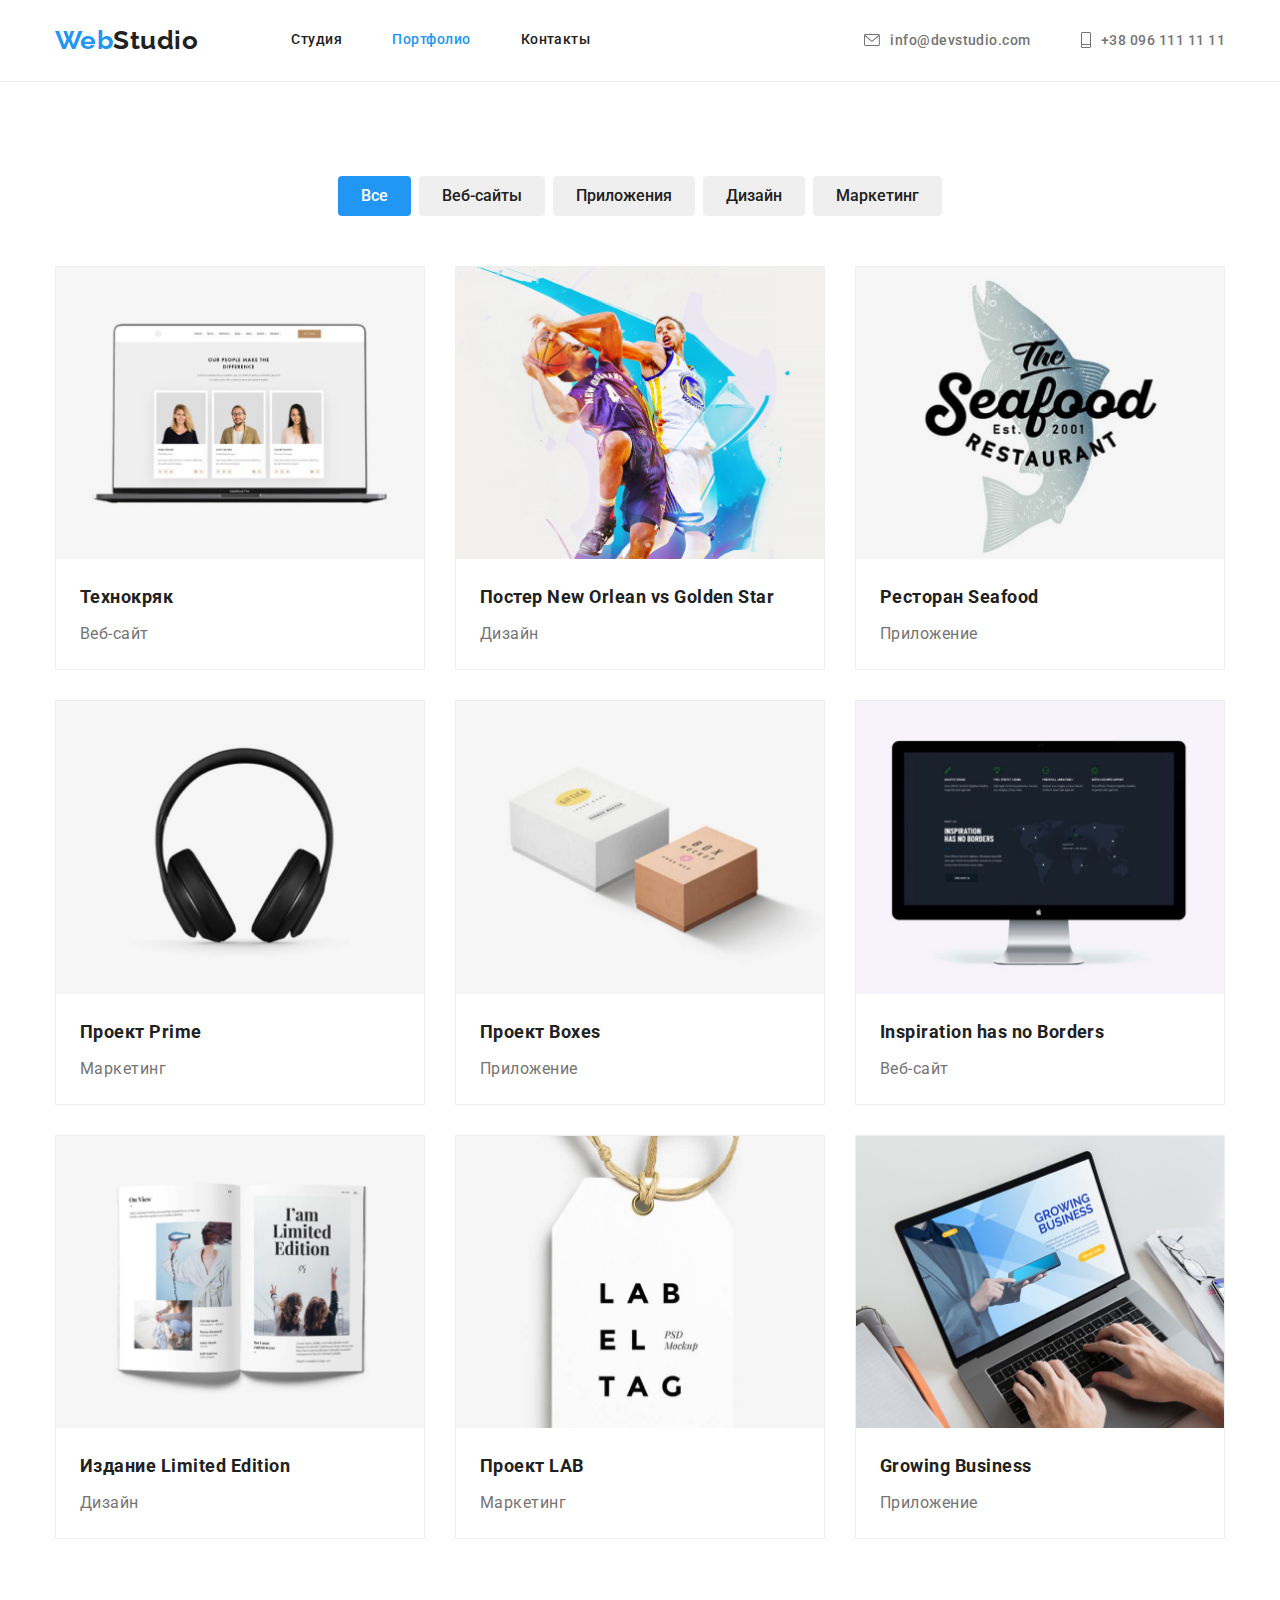
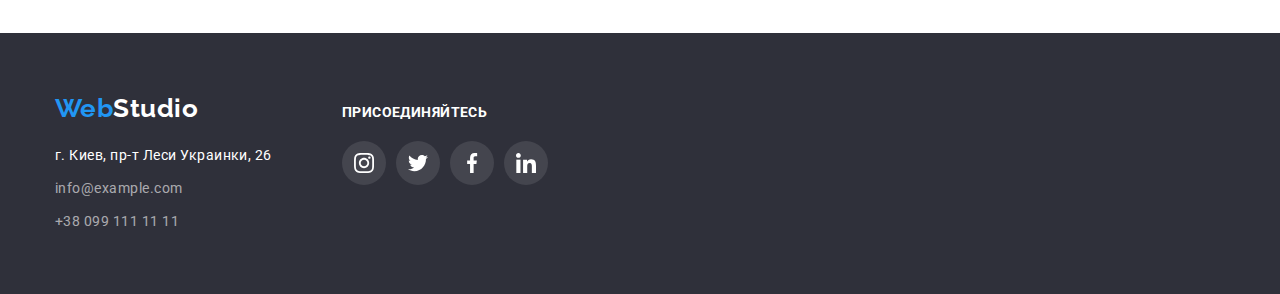
==== portfolio.html @ 5f552b7a "5 дз" ====
<!DOCTYPE html>
<html lang="ru">
  <head>
    <meta charset="UTF-8" />
    <meta http-equiv="X-UA-Compatible" content="IE=edge" />
    <meta name="viewport" content="width=device-width, initial-scale=1.0" />
    <title>Document</title>
    <link rel="preconnect" href="https://fonts.googleapis.com" />
    <link rel="preconnect" href="https://fonts.gstatic.com" crossorigin />
    <link
      href="https://fonts.googleapis.com/css2?family=Raleway:wght@700&family=Roboto:wght@400;500;700;900&display=swap"
      rel="stylesheet"
    />
    <link
      rel="stylesheet"
      href="https://cdnjs.cloudflare.com/ajax/libs/modern-normalize/1.1.0/modern-normalize.min.css"
    />

    <link rel="stylesheet" href="./css/styles.css" />
  </head>
  <body>
    <!--Шапка-->
    <header class="page-header">
      <div class="container main-nav">
        <nav class="main-nav">
          <a href="/" class="logo">Web<span class="logo-text">Studio</span></a>
          <ul class="site-nav list">
            <li class="item"><a href="./index.html" class="link">Студия</a></li>
            <li class="item"><a href="" class="link current">Портфолио</a></li>
            <li class="item"><a href="" class="link">Контакты</a></li>
          </ul>
        </nav>
        <ul class="auth-nav list">
          <li class="item">
            <a href="mailto:info@devstudio.com" class="link">
              <svg class="icon" width="16" height="12">
                <use href="./images/icons.svg#icon-mail"></use>
              </svg>
              info@devstudio.com
            </a>
          </li>
          <li class="item">
            <a href="tel:+38 096 111 11 11" class="link">
              <svg class="icon" width="10" height="16">
                <use href="./images/icons.svg#icon-telephone"></use>
              </svg>
              +38 096 111 11 11
            </a>
          </li>
        </ul>
      </div>
    </header>
    <main>
      <!--Перечень услуг-->
      <section class="section">
        <div class="container">
          <ul class="sections-button">
            <li class="item">
              <button type="button" class="button-link current">Все</button>
            </li>
            <li class="item">
              <button type="button" class="button-link">Веб-сайты</button>
            </li>
            <li class="item">
              <button type="button" class="button-link">Приложения</button>
            </li>
            <li class="item">
              <button type="button" class="button-link">Дизайн</button>
            </li>
            <li class="item">
              <button type="button" class="button-link">Маркетинг</button>
            </li>
          </ul>
          <ul class="work-list">
            <li class="item">
              <div class="card">
                <img src="./images/img7.jpg" alt="Ноутбук" width="370" />
                <div class="content">
                  <h2 class="title">Технокряк</h2>
                  <p class="text">Веб-сайт</p>
                </div>
              </div>
            </li>
            <li class="item">
              <div class="card">
                <img src="./images/img8.jpg" alt="Баскетболисты" width="370" />
                <div class="content">
                  <h2 class="title">
                    Постер<span lang="en"> New Orlean vs Golden Star</span>
                  </h2>
                  <p class="text">Дизайн</p>
                </div>
              </div>
            </li>
            <li class="item">
              <div class="card">
                <img src="./images/img9.jpg" alt="Рыба" width="370" />
                <div class="content">
                  <h2 class="title">Ресторан<span lang="en"> Seafood</span></h2>
                  <p class="text">Приложение</p>
                </div>
              </div>
            </li>
            <li class="item">
              <div class="card">
                <img src="./images/img10.jpg" alt="Наушники" width="370" />
                <div class="content">
                  <h2 class="title">Проект<span lang="en"> Prime</span></h2>
                  <p class="text">Маркетинг</p>
                </div>
              </div>
            </li>
            <li class="item">
              <div class="card">
                <img src="./images/img11.jpg" alt="Коробки" width="370" />
                <div class="content">
                  <h2 class="title">Проект<span lang="en"> Boxes</span></h2>
                  <p class="text">Приложение</p>
                </div>
              </div>
            </li>
            <li class="item">
              <div class="card">
                <img src="./images/img12.jpg" alt="Монитор" width="370" />
                <div class="content">
                  <h2 class="title">
                    <span lang="en"> Inspiration has no Borders</span>
                  </h2>
                  <p class="text">Веб-сайт</p>
                </div>
              </div>
            </li>
            <li class="item">
              <div class="card">
                <img src="./images/img13.jpg" alt="Журнал" width="370" />
                <div class="content">
                  <h2 class="title">
                    Издание<span lang="en"> Limited Edition</span>
                  </h2>
                  <p class="text">Дизайн</p>
                </div>
              </div>
            </li>
            <li class="item">
              <div class="card">
                <img src="./images/img14.jpg" alt="Кулон" width="370" />
                <div class="content">
                  <h2 class="title">Проект<span lang="en"> LAB</span></h2>
                  <p class="text">Маркетинг</p>
                </div>
              </div>
            </li>
            <li class="item">
              <div class="card">
                <img
                  src="./images/img15.jpg"
                  alt="Работа за ноутбуком"
                  width="370"
                />
                <div class="content">
                  <h2 class="title">
                    <span lang="en"> Growing Business</span>
                  </h2>
                  <p class="text">Приложение</p>
                </div>
              </div>
            </li>
          </ul>
        </div>
      </section>
    </main>
    <!--Подвал-->
    <footer class="basement basic">
      <div class="container">
        <div class="footer-other">
          <div class="adress-other">
            <a href="/" class="logo"
              >Web<span class="logo-second">Studio</span></a
            >
            <address class="addres-list">
              г. Киев, пр-т Леси Украинки, 26
            </address>

            <address>
              <ul class="contacts-list">
                <li class="item">
                  <a href="mailto:info@example.com" class="link"
                    >info@example.com</a
                  >
                </li>
                <li class="item">
                  <a href="tel:+380991111111" class="link">+38 099 111 11 11</a>
                </li>
              </ul>
            </address>
          </div>
          <div class="second-other">
            <h2 class="second-title">Присоединяйтесь</h2>
            <ul class="second-social-list">
              <li class="second-social-item">
                <a href="" class="second-social-link">
                  <svg class="second-social-icon" width="20" height="20">
                    <use href="./images/icons.svg#icon-instagram"></use>
                  </svg>
                </a>
              </li>
              <li class="second-social-item">
                <a href="" class="second-social-link">
                  <svg class="second-social-icon" width="20" height="20">
                    <use href="./images/icons.svg#icon-twitter"></use>
                  </svg>
                </a>
              </li>
              <li class="second-social-item">
                <a href="" class="second-social-link">
                  <svg class="second-social-icon" width="20" height="20">
                    <use href="./images/icons.svg#icon-facebook"></use>
                  </svg>
                </a>
              </li>
              <li class="second-social-item">
                <a href="" class="second-social-link">
                  <svg class="second-social-icon" width="20" height="20">
                    <use href="./images/icons.svg#icon-linkedin"></use>
                  </svg>
                </a>
              </li>
            </ul>
          </div>
        </div>
      </div>
    </footer>
  </body>
</html>
---- css/styles.css ----
/* цвет основно текста #212121 */
/* цвет вторичного текста #757575 */
/* акцент #2196F3 */
:root {
  --primary-text-color: #757575;
  --title-text-color: #212121;
  --accent-color: #2196f3;
  --primary-bg-color: #ffffff;
  --second-accent-color: rgba(255, 255, 255, 0.6);
  --secondary-bg-color: #f5f4fa;
}
body {
  background-color: var(--primary-bg-color);
  color: var(--primary-text-color);

  font-family: Roboto, sans-serif;
  letter-spacing: 0.03em;
}
/* Utilities */
ul {
  padding: 0;
  margin: 0;
  list-style: none;
}
.container {
  margin-left: auto;
  margin-right: auto;
  width: 1200px;
  padding-left: 15px;
  padding-right: 15px;
  /* outline: 1px solid tomato; */
}
img {
  display: block;
  max-width: 100%;
  height: auto;
}
.section {
  padding-top: 94px;
  padding-bottom: 94px;
}

.logo {
  color: var(--accent-color);

  font-family: Raleway, sans-serif;
  font-weight: 700;
  font-size: 26px;
  line-height: 1.2;
  text-decoration: none;
}
.logo-text {
  color: var(--title-text-color);
}

/* Page header */
.page-header {
  border-bottom: 1px solid #ececec;
}
/* Main nav */
.main-nav {
  display: flex;
  align-items: center;
}
/* site nav */
.site-nav {
  display: flex;
  margin-left: 93px;
}
.site-nav .item:not(:last-child) {
  margin-right: 50px;
}
.site-nav .link {
  display: block;
  padding-top: 32px;
  padding-bottom: 32px;
  color: var(--title-text-color);

  font-weight: 500;
  font-size: 14px;
  line-height: 1.14;
  text-decoration: none;
}
.site-nav .link:hover,
.site-nav .link:focus {
  color: var(--accent-color);
}
.site-nav .link.current {
  color: var(--accent-color);
}
/* auth nav */
.auth-nav {
  margin-left: auto;
  display: flex;
}
.auth-nav .item:not(:last-child) {
  margin-right: 50px;
}
.auth-nav .link {
  display: flex;
  align-items: center;
  justify-content: center;
  padding-top: 32px;
  padding-bottom: 32px;
  color: var(--primary-text-color);

  font-weight: 500;
  font-size: 14px;
  line-height: 1.2;
  text-decoration: none;
}
.auth-nav .icon {
  fill: currentColor;
  margin-right: 10px;
}
.auth-nav .link:hover,
.auth-nav .link:focus {
  color: var(--accent-color);
}
.auth-nav .link.current {
  color: var(--accent-color);
}

/* Hero */
.hero {
  padding-top: 200px;
  padding-bottom: 200px;
  text-align: center;
}
.hero-title {
  margin-top: 0;
  margin-bottom: 30px;
  color: var(--primary-bg-color);

  font-weight: 900;
  font-size: 44px;
  line-height: 1.4;
  text-transform: uppercase;
}
.basic {
  background-color: #2f303a;
}
.second {
  background-color: var(--secondary-bg-color);
}
.overlay {
  max-width: 1600px;
  margin-left: auto;
  margin-right: auto;
  background-image: linear-gradient(
      rgba(47, 48, 58, 0.4),
      rgba(47, 48, 58, 0.4)
    ),
    url(../images/hero1.jpg);
  background-repeat: no-repeat;
  background-position: center;
  background-size: cover;
}
/* Section */
.section-block {
  padding-top: 0;
  padding-bottom: 94px;
}
.section-title {
  margin-top: 0;
  margin-bottom: 50px;
  color: var(--title-text-color);

  font-weight: 700;
  font-size: 36px;
  line-height: 1.2;
  text-align: center;
}
.doing {
  display: flex;
  flex-wrap: wrap;
  margin-right: -30px;
}
.doing .item {
  flex-basis: calc(100% / 3 - 30px);
  margin-right: 30px;
}
/* Features */
.feature-list {
  display: flex;
  flex-wrap: wrap;
  margin-right: -30px;
}
.feature-list .item {
  flex-basis: calc(100% / 4 - 30px);
  margin-right: 30px;
}
.feature-list .about {
  display: flex;
  align-items: center;
  justify-content: center;
  width: 270px;
  height: 120px;
  margin-bottom: 30px;
  background-color: #f5f4fa;
  border-radius: 4px;
}
.feature-list .icon {
  display: flex;
  align-items: center;
  justify-content: center;
}
.feature-list .title {
  margin-top: 0;
  margin-bottom: 10px;
  color: var(--title-text-color);

  font-weight: 700;
  font-size: 14px;
  line-height: 1.14;
  text-transform: uppercase;
}
.feature-list .text {
  margin-top: 0;
  margin-bottom: 0;
  font-size: 14px;
  line-height: 1.71;
}
/* Team */
.team-list {
  display: flex;
  flex-wrap: wrap;
  margin-right: -30px;
  text-align: center;
}
.team-list .item {
  flex-basis: calc(100% / 4 - 30px);
  margin-right: 30px;
}
.team-list .title {
  margin-top: 0;
  margin-bottom: 10px;
  color: var(--title-text-color);

  font-weight: 500;
  font-size: 16px;
  line-height: 1.2;
}
.team-list .text {
  margin-top: 0;
  margin-bottom: 0;
  font-size: 16px;
  line-height: 1.2;
  margin-bottom: 16px;
}
.description {
  padding: 30px 0;
}
.foto {
  background: #ffffff;
  box-shadow: 0px 1px 3px rgba(0, 0, 0, 0.12), 0px 1px 1px rgba(0, 0, 0, 0.14),
    0px 2px 1px rgba(0, 0, 0, 0.2);
  border-radius: 0px 0px 4px 4px;
}
.team-social-list {
  display: flex;
  justify-content: center;
}
.team-social-item {
  width: 44px;
  height: 44px;
}
.team-social-item + .team-social-item {
  margin-left: 10px;
}
.team-social-link {
  width: 100%;
  height: 100%;
  border-radius: 50%;
  display: flex;
  align-items: center;
  justify-content: center;
  background-color: #ffffff;
  color: #afb1b8;
}
.team-social-icon {
  fill: currentColor;
}
.team-social-link:hover,
.team-social-link:focus {
  background-color: var(--accent-color);
  color: #ffffff;
}
/* Clients */
.section-clients {
  display: flex;
  justify-content: center;
}
.section-clients-item {
  width: 170px;
  height: 92px;
}
.section-clients-item + .section-clients-item {
  margin-left: 30px;
}
.section-clients-link {
  width: 100%;
  height: 100%;
  display: flex;
  align-items: center;
  justify-content: center;
  border: 1px solid #afb1b8;
  border-radius: 4px;
  color: #afb1b8;
}
.section-clients-icon {
  fill: currentColor;
}
.section-clients-link:hover,
.section-clients-link:focus {
  background-color: #ffffff;
  color: var(--accent-color);
  border: 1px solid var(--accent-color);
}

/* Button */
.button {
  border-radius: 4px;
  padding: 10px 32px;

  color: var(--title-text-color);
  background-color: var(--primary-bg-color);
  text-align: center;
  font-family: inherit;
  border: 1px solid transparent;
}
.button.ptimary {
  background-color: var(--accent-color);
  color: var(--primary-bg-color);

  font-weight: 700;
  font-size: 16px;
  line-height: 1.8;
}
.sections-button .item:not(:last-child) {
  margin-right: 8px;
}
.sections-button {
  display: flex;
  margin-top: 0;
  margin-bottom: 50px;
  justify-content: center;
}
.button-link {
  display: inline-block;
  border-radius: 4px;
  padding: 6px 22px;
  color: var(--title-text-color);

  font-weight: 500;
  font-size: 16px;
  line-height: 1.63;

  font-family: inherit;
  text-align: center;
  border: 1px solid transparent;
}
.button-link:hover,
.button-link:focus {
  color: var(--primary-bg-color);
  background-color: var(--accent-color);
  box-shadow: 0px 3px 1px rgba(0, 0, 0, 0.1), 0px 1px 2px rgba(0, 0, 0, 0.08),
    0px 2px 2px rgba(0, 0, 0, 0.12);
}
.button-link.current {
  background-color: var(--accent-color);
  color: var(--primary-bg-color);
}
.logo-second {
  color: var(--primary-bg-color);
}
/* Contacts */
.addres-list {
  margin-top: 20px;
  color: var(--primary-bg-color);
  font-style: normal;
  font-size: 14px;
  line-height: 1.71;
}
.addres-list:hover,
.addres-list:focus {
  color: var(--accent-color);
}
.contacts-list .item {
  margin-top: 9px;
}
.contacts-list .link {
  /* margin-top: 9px; */
  color: var(--second-accent-color);
  font-style: normal;
  font-size: 14px;
  line-height: 1.71;
  text-decoration: none;
}
.contacts-list .link:hover,
.contacts-list .link:focus {
  color: var(--accent-color);
}
/* Перечень услуг */
.work-list {
  display: flex;
  flex-wrap: wrap;
  margin-right: -30px;
  margin-bottom: -30px;
}
.work-list .item {
  flex-basis: calc(100% / 3 - 30px);
  margin-right: 30px;
  margin-bottom: 30px;
}
.work-list .title {
  margin-top: 0;
  margin-bottom: 4px;
  color: var(--title-text-color);

  font-weight: 700;
  font-size: 18px;
  line-height: 2;
}
.work-list .text {
  margin-top: 0;
  margin-bottom: 0;
  font-size: 16px;
  line-height: 1.88;
}
.content {
  padding: 20px 24px;
}
.card {
  background: #ffffff;
  border: 1px solid #eeeeee;
  box-sizing: border-box;
}
.work-list .card:hover {
  box-shadow: 0px 1px 1px rgba(0, 0, 0, 0.12), 0px 4px 4px rgba(0, 0, 0, 0.06),
    1px 4px 6px rgba(0, 0, 0, 0.16);
}
/* Подвал */
.basement {
  padding-top: 60px;
  padding-bottom: 60px;
}
.second-title {
  display: flex;
  font-weight: 700;
  font-size: 14px;
  line-height: 1.14;
  letter-spacing: 0.03em;
  text-transform: uppercase;
  color: var(--primary-bg-color);
  margin-bottom: 20px;
}
.footer-other {
  display: flex;
  align-items: baseline;
}
.adress-other {
  margin-right: 70px;
}

.second-social-list {
  display: flex;
}
.second-social-item {
  width: 44px;
  height: 44px;
}
.second-social-item + .second-social-item {
  margin-left: 10px;
}
.second-social-link {
  width: 100%;
  height: 100%;
  border-radius: 50%;
  display: flex;
  align-items: center;
  justify-content: center;
  background-color: rgba(255, 255, 255, 0.1);
  color: #ffffff;
}
.second-social-icon {
  fill: currentColor;
}
.second-social-link:hover,
.second-social-link:focus {
  background-color: var(--accent-color);
  color: #ffffff;
}
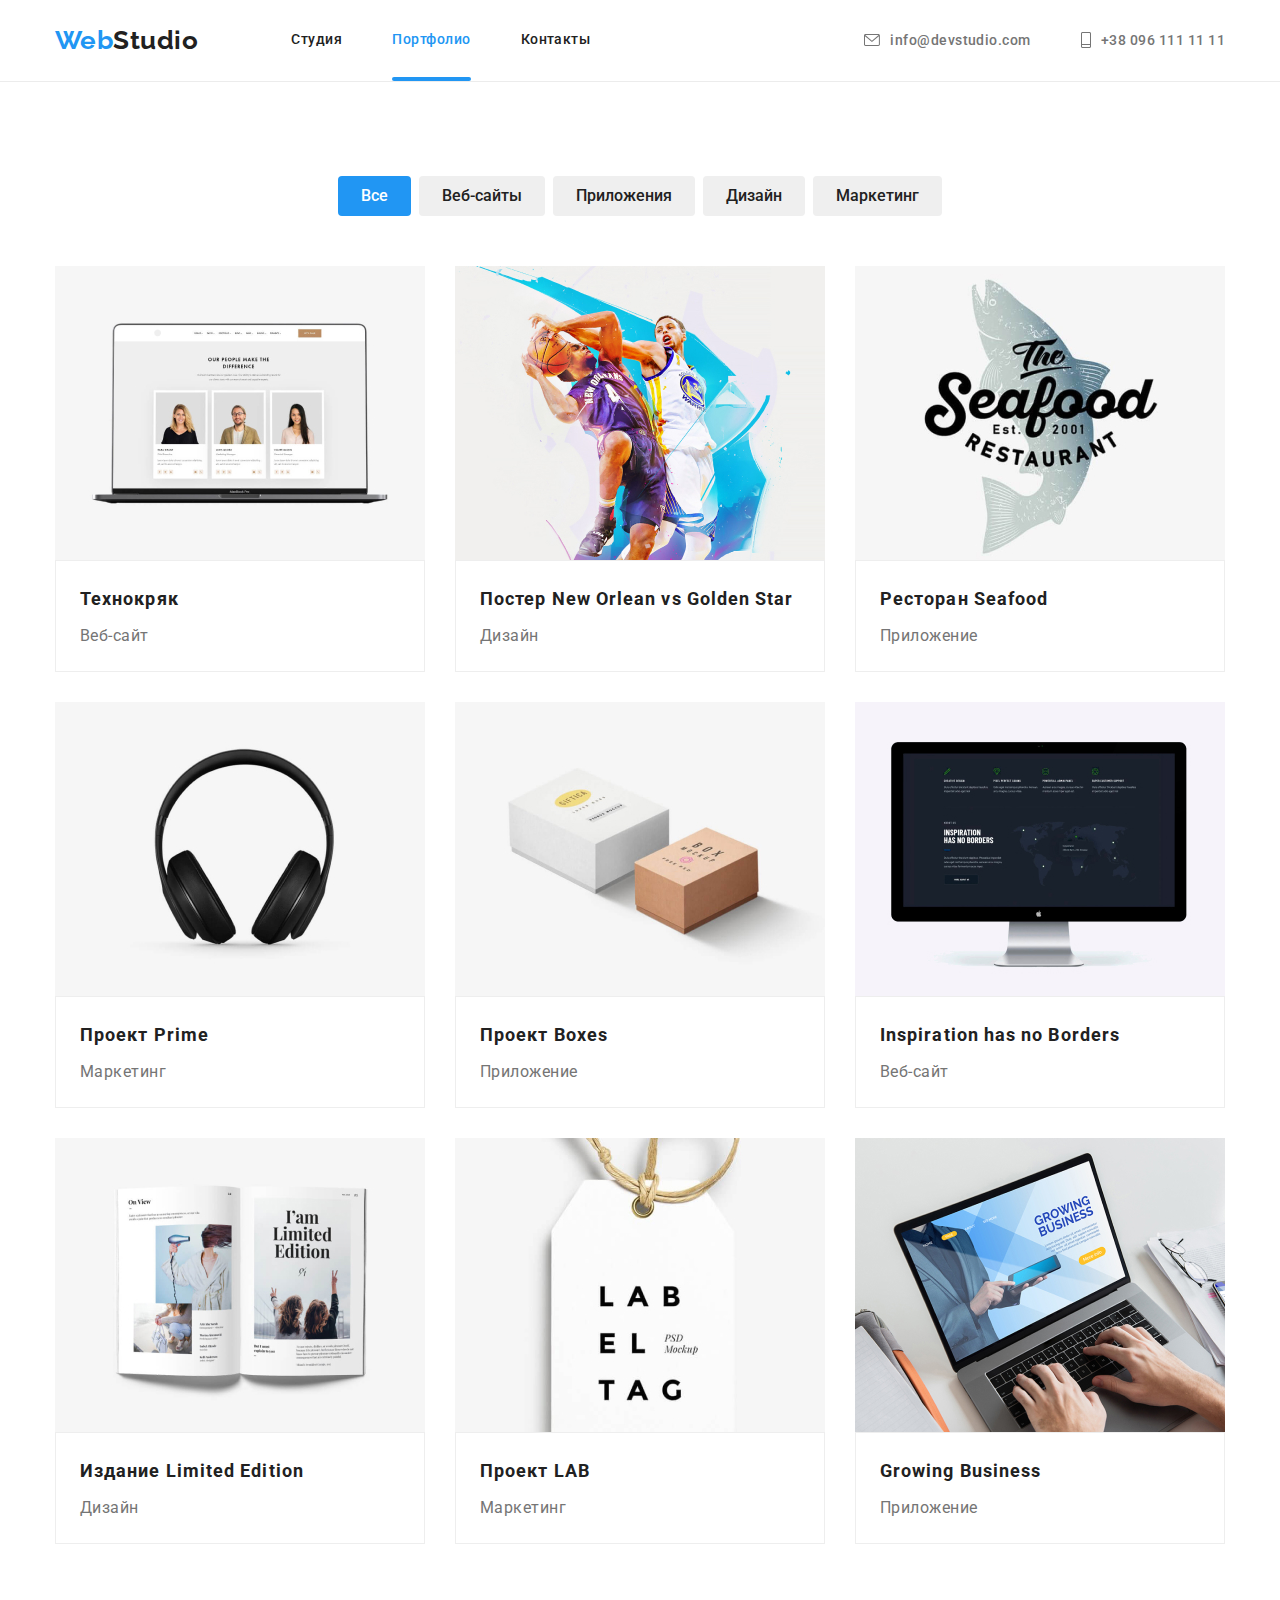
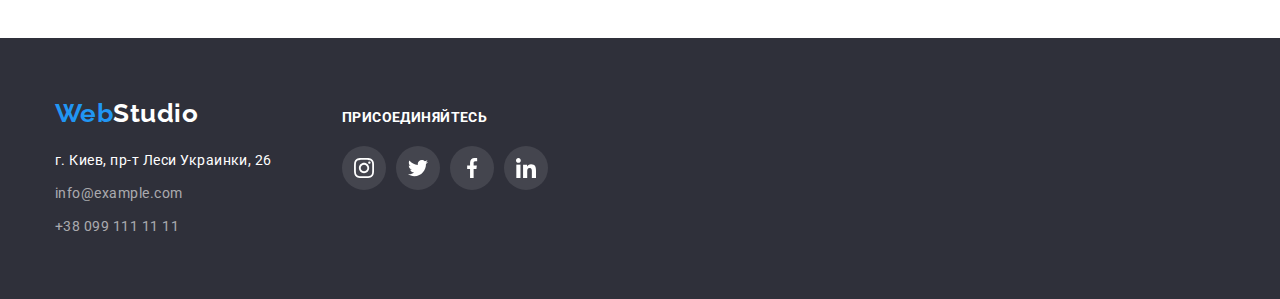
==== commit a74b9cd3: "карточки портфолио" ====
--- a/portfolio.html
+++ b/portfolio.html
@@ -71,99 +71,174 @@
               <button type="button" class="button-link">Маркетинг</button>
             </li>
           </ul>
-          <ul class="work-list">
-            <li class="item">
-              <div class="card">
-                <img src="./images/img7.jpg" alt="Ноутбук" width="370" />
-                <div class="content">
-                  <h2 class="title">Технокряк</h2>
-                  <p class="text">Веб-сайт</p>
-                </div>
-              </div>
-            </li>
-            <li class="item">
-              <div class="card">
-                <img src="./images/img8.jpg" alt="Баскетболисты" width="370" />
-                <div class="content">
-                  <h2 class="title">
+          <ul class="portfolio-cards">
+            <li class="cards-item">
+              <a href="" class="products-cards">
+                <div class="cards-item-link">
+                  <img src="./images/img7.jpg" alt="Ноутбук" width="370" />
+                  <p class="portfolio-text">
+                    Технокряк это современная площадка распространения
+                    коронавируса. Компании используют эту платформу для
+                    цифрового шпионажа и атак на защищённые сервера конкурентов.
+                  </p>
+                </div>
+                <div class="portfolio-border">
+                  <h2 class="portfolio-name">Технокряк</h2>
+                  <p class="portfolio-surname">Веб-сайт</p>
+                </div>
+              </a>
+            </li>
+            <li class="cards-item">
+              <a href="" class="products-cards">
+                <div class="cards-item-link">
+                  <img
+                    src="./images/img8.jpg"
+                    alt="Баскетболисты"
+                    width="370"
+                  />
+                  <p class="portfolio-text">
+                    Технокряк это современная площадка распространения
+                    коронавируса. Компании используют эту платформу для
+                    цифрового шпионажа и атак на защищённые сервера конкурентов.
+                  </p>
+                </div>
+                <div class="portfolio-border">
+                  <h2 class="portfolio-name">
                     Постер<span lang="en"> New Orlean vs Golden Star</span>
                   </h2>
-                  <p class="text">Дизайн</p>
-                </div>
-              </div>
-            </li>
-            <li class="item">
-              <div class="card">
-                <img src="./images/img9.jpg" alt="Рыба" width="370" />
-                <div class="content">
-                  <h2 class="title">Ресторан<span lang="en"> Seafood</span></h2>
-                  <p class="text">Приложение</p>
-                </div>
-              </div>
-            </li>
-            <li class="item">
-              <div class="card">
-                <img src="./images/img10.jpg" alt="Наушники" width="370" />
-                <div class="content">
-                  <h2 class="title">Проект<span lang="en"> Prime</span></h2>
-                  <p class="text">Маркетинг</p>
-                </div>
-              </div>
-            </li>
-            <li class="item">
-              <div class="card">
-                <img src="./images/img11.jpg" alt="Коробки" width="370" />
-                <div class="content">
-                  <h2 class="title">Проект<span lang="en"> Boxes</span></h2>
-                  <p class="text">Приложение</p>
-                </div>
-              </div>
-            </li>
-            <li class="item">
-              <div class="card">
-                <img src="./images/img12.jpg" alt="Монитор" width="370" />
-                <div class="content">
-                  <h2 class="title">
+                  <p class="portfolio-surname">Дизайн</p>
+                </div>
+              </a>
+            </li>
+            <li class="cards-item">
+              <a href="" class="products-cards">
+                <div class="cards-item-link">
+                  <img src="./images/img9.jpg" alt="Рыба" width="370" />
+                  <p class="portfolio-text">
+                    Технокряк это современная площадка распространения
+                    коронавируса. Компании используют эту платформу для
+                    цифрового шпионажа и атак на защищённые сервера конкурентов.
+                  </p>
+                </div>
+                <div class="portfolio-border">
+                  <h2 class="portfolio-name">
+                    Ресторан<span lang="en"> Seafood</span>
+                  </h2>
+                  <p class="portfolio-surname">Приложение</p>
+                </div>
+              </a>
+            </li>
+            <li class="cards-item">
+              <a href="" class="products-cards">
+                <div class="cards-item-link">
+                  <img src="./images/img10.jpg" alt="Наушники" width="370" />
+                  <p class="portfolio-text">
+                    Технокряк это современная площадка распространения
+                    коронавируса. Компании используют эту платформу для
+                    цифрового шпионажа и атак на защищённые сервера конкурентов.
+                  </p>
+                </div>
+                <div class="portfolio-border">
+                  <h2 class="portfolio-name">
+                    Проект<span lang="en"> Prime</span>
+                  </h2>
+                  <p class="portfolio-surname">Маркетинг</p>
+                </div>
+              </a>
+            </li>
+            <li class="cards-item">
+              <a href="" class="products-cards">
+                <div class="cards-item-link">
+                  <img src="./images/img11.jpg" alt="Коробки" width="370" />
+                  <p class="portfolio-text">
+                    Технокряк это современная площадка распространения
+                    коронавируса. Компании используют эту платформу для
+                    цифрового шпионажа и атак на защищённые сервера конкурентов.
+                  </p>
+                </div>
+                <div class="portfolio-border">
+                  <h2 class="portfolio-name">
+                    Проект<span lang="en"> Boxes</span>
+                  </h2>
+                  <p class="portfolio-surname">Приложение</p>
+                </div>
+              </a>
+            </li>
+            <li class="cards-item">
+              <a href="" class="products-cards">
+                <div class="cards-item-link">
+                  <img src="./images/img12.jpg" alt="Монитор" width="370" />
+                  <p class="portfolio-text">
+                    Технокряк это современная площадка распространения
+                    коронавируса. Компании используют эту платформу для
+                    цифрового шпионажа и атак на защищённые сервера конкурентов.
+                  </p>
+                </div>
+                <div class="portfolio-border">
+                  <h2 class="portfolio-name">
                     <span lang="en"> Inspiration has no Borders</span>
                   </h2>
-                  <p class="text">Веб-сайт</p>
-                </div>
-              </div>
-            </li>
-            <li class="item">
-              <div class="card">
-                <img src="./images/img13.jpg" alt="Журнал" width="370" />
-                <div class="content">
-                  <h2 class="title">
+                  <p class="portfolio-surname">Веб-сайт</p>
+                </div>
+              </a>
+            </li>
+            <li class="cards-item">
+              <a href="" class="products-cards">
+                <div class="cards-item-link">
+                  <img src="./images/img13.jpg" alt="Журнал" width="370" />
+                  <p class="portfolio-text">
+                    Технокряк это современная площадка распространения
+                    коронавируса. Компании используют эту платформу для
+                    цифрового шпионажа и атак на защищённые сервера конкурентов.
+                  </p>
+                </div>
+                <div class="portfolio-border">
+                  <h2 class="portfolio-name">
                     Издание<span lang="en"> Limited Edition</span>
                   </h2>
-                  <p class="text">Дизайн</p>
-                </div>
-              </div>
-            </li>
-            <li class="item">
-              <div class="card">
-                <img src="./images/img14.jpg" alt="Кулон" width="370" />
-                <div class="content">
-                  <h2 class="title">Проект<span lang="en"> LAB</span></h2>
-                  <p class="text">Маркетинг</p>
-                </div>
-              </div>
-            </li>
-            <li class="item">
-              <div class="card">
-                <img
-                  src="./images/img15.jpg"
-                  alt="Работа за ноутбуком"
-                  width="370"
-                />
-                <div class="content">
-                  <h2 class="title">
+                  <p class="portfolio-surname">Дизайн</p>
+                </div>
+              </a>
+            </li>
+            <li class="cards-item">
+              <a href="" class="products-cards">
+                <div class="cards-item-link">
+                  <img src="./images/img14.jpg" alt="Кулон" width="370" />
+                  <p class="portfolio-text">
+                    Технокряк это современная площадка распространения
+                    коронавируса. Компании используют эту платформу для
+                    цифрового шпионажа и атак на защищённые сервера конкурентов.
+                  </p>
+                </div>
+                <div class="portfolio-border">
+                  <h2 class="portfolio-name">
+                    Проект<span lang="en"> LAB</span>
+                  </h2>
+                  <p class="portfolio-surname">Маркетинг</p>
+                </div>
+              </a>
+            </li>
+            <li class="cards-item">
+              <a href="" class="products-cards">
+                <div class="cards-item-link">
+                  <img
+                    src="./images/img15.jpg"
+                    alt="Работа за ноутбуком"
+                    width="370"
+                  />
+                  <p class="portfolio-text">
+                    Технокряк это современная площадка распространения
+                    коронавируса. Компании используют эту платформу для
+                    цифрового шпионажа и атак на защищённые сервера конкурентов.
+                  </p>
+                </div>
+                <div class="portfolio-border">
+                  <h2 class="portfolio-name">
                     <span lang="en"> Growing Business</span>
                   </h2>
-                  <p class="text">Приложение</p>
-                </div>
-              </div>
+                  <p class="portfolio-surname">Приложение</p>
+                </div>
+              </a>
             </li>
           </ul>
         </div>
--- a/css/styles.css
+++ b/css/styles.css
@@ -71,6 +71,7 @@
   margin-right: 50px;
 }
 .site-nav .link {
+  position: relative;
   display: block;
   padding-top: 32px;
   padding-bottom: 32px;
@@ -84,6 +85,16 @@
 .site-nav .link:hover,
 .site-nav .link:focus {
   color: var(--accent-color);
+}
+.site-nav .link.current::after {
+  content: "";
+  position: absolute;
+  width: 100%;
+  height: 4px;
+  bottom: -1px;
+  left: 0;
+  border-radius: 2px;
+  background-color: var(--accent-color);
 }
 .site-nav .link.current {
   color: var(--accent-color);
@@ -180,6 +191,26 @@
   flex-basis: calc(100% / 3 - 30px);
   margin-right: 30px;
 }
+.thumb {
+  position: relative;
+}
+.thumb .labe {
+  position: absolute;
+  width: 100%;
+  height: 70px;
+  bottom: 0;
+  left: 0;
+  margin: 0;
+  padding: 27px 82px;
+
+  text-align: center;
+  font-size: 14px;
+  line-height: 1.14;
+  letter-spacing: 0.03em;
+  text-transform: uppercase;
+  background-color: rgba(47, 48, 58, 0.8);
+  color: var(--primary-bg-color);
+}
 /* Features */
 .feature-list {
   display: flex;
@@ -402,18 +433,19 @@
   color: var(--accent-color);
 }
 /* Перечень услуг */
-.work-list {
+.portfolio-cards {
   display: flex;
   flex-wrap: wrap;
   margin-right: -30px;
   margin-bottom: -30px;
 }
-.work-list .item {
+.portfolio-cards .cards-item {
   flex-basis: calc(100% / 3 - 30px);
   margin-right: 30px;
   margin-bottom: 30px;
 }
-.work-list .title {
+
+.portfolio-cards .portfolio-name {
   margin-top: 0;
   margin-bottom: 4px;
   color: var(--title-text-color);
@@ -421,22 +453,48 @@
   font-weight: 700;
   font-size: 18px;
   line-height: 2;
-}
-.work-list .text {
+  letter-spacing: 0.06em;
+}
+.portfolio-cards .portfolio-surname {
   margin-top: 0;
   margin-bottom: 0;
+  font-weight: 400;
   font-size: 16px;
   line-height: 1.88;
-}
-.content {
+  letter-spacing: 0.03em;
+  color: var(--primary-text-color);
+}
+.portfolio-border {
   padding: 20px 24px;
-}
-.card {
-  background: #ffffff;
   border: 1px solid #eeeeee;
-  box-sizing: border-box;
-}
-.work-list .card:hover {
+}
+.products-cards {
+  text-decoration: none;
+}
+
+.cards-item-link {
+  position: relative;
+  overflow: hidden;
+}
+.portfolio-text {
+  position: absolute;
+  top: 0;
+  left: 0;
+  margin: 0;
+  font-family: roboto;
+  font-weight: 400;
+  font-size: 18px;
+  line-height: 1.6;
+  color: var(--primary-bg-color);
+  background-color: rgba(33, 150, 243, 0.9);
+  padding: 63px 24px;
+  transform: translateY(100%);
+  transition: transform 250ms cubic-bezier(0.4, 0, 0.2, 1);
+}
+.cards-item:hover .portfolio-text {
+  transform: translateY(0);
+}
+.cards-item:hover {
   box-shadow: 0px 1px 1px rgba(0, 0, 0, 0.12), 0px 4px 4px rgba(0, 0, 0, 0.06),
     1px 4px 6px rgba(0, 0, 0, 0.16);
 }
